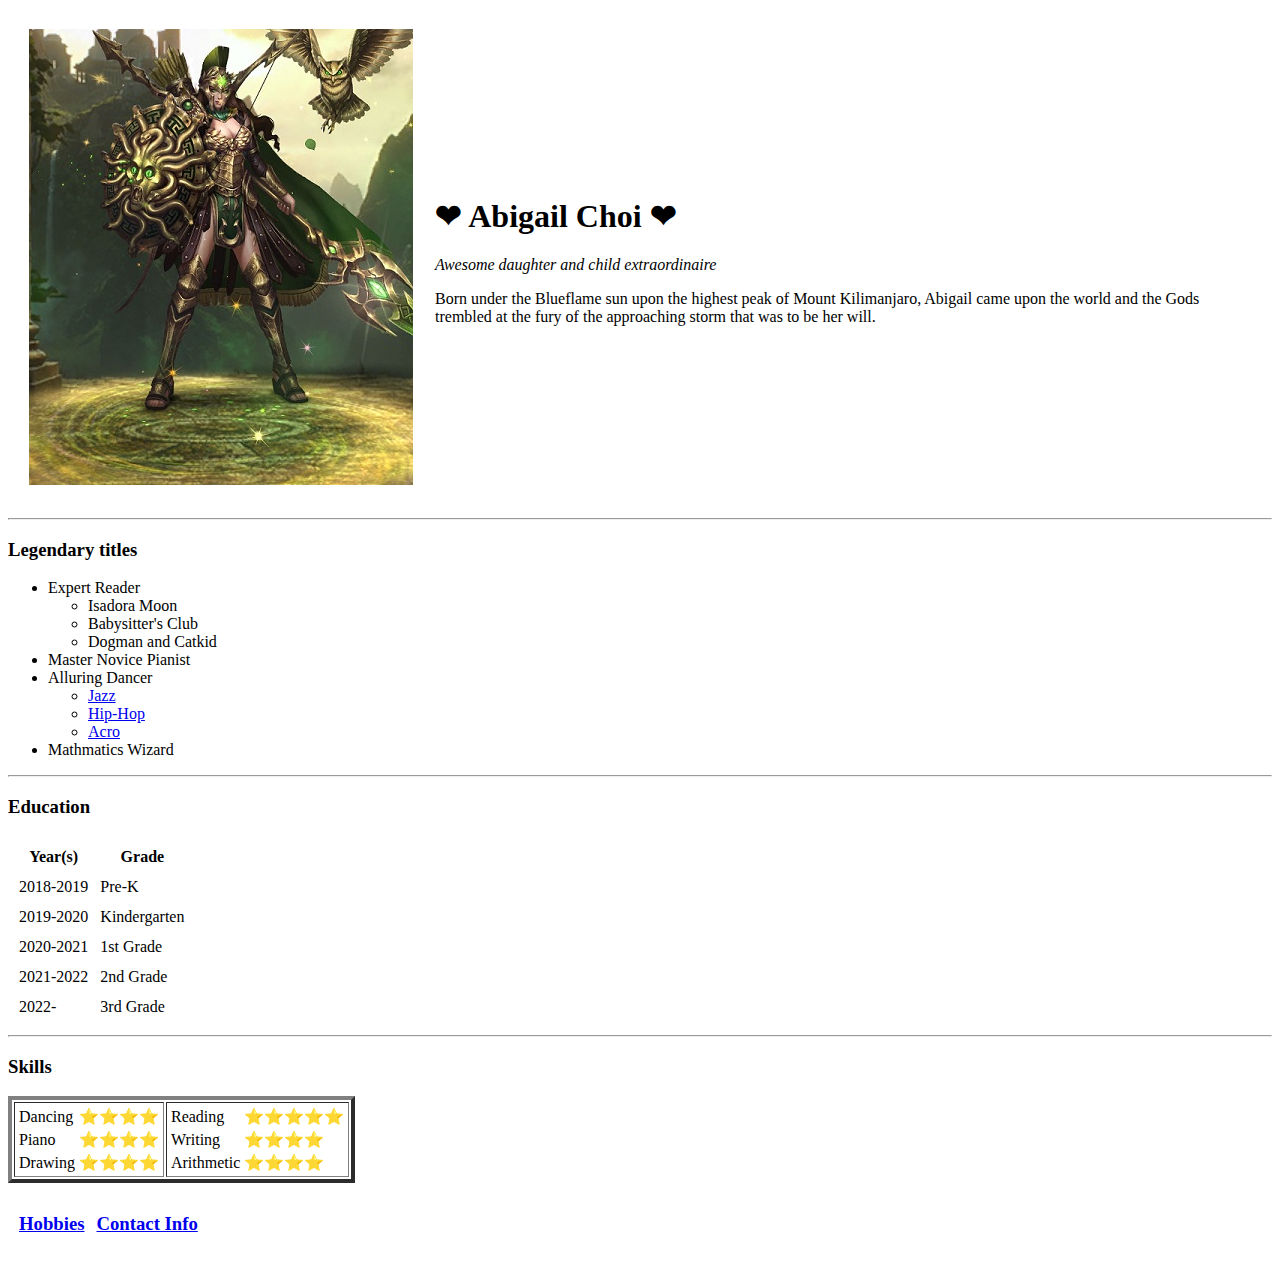
==== index.html @ 79aaf0fd "Add files via upload" ====
<!DOCTYPE html>
<html>
  <head>
    <meta charset="utf-8">
	<title>Abigail's Website</title>
  </head>
  <body>
    <table cellspacing="20">
	  <tr>
	    <td><img src="warrior1.jpg" alt="Rendered portrait of Abigail"></td>
		<td><h1>❤ Abigail Choi ❤</h1>
			<p><em>Awesome daughter and child extraordinaire</em></p>
			<p>Born under the Blueflame sun upon the highest peak of Mount Kilimanjaro, Abigail came upon the world and the Gods trembled at the fury of the approaching storm that was to be her will.</p></td>
	  </tr>
	 </table>
	<hr>
	<h3>Legendary titles</h3>
	<ul>
	  <li>Expert Reader
	    <ul>
		  <li>Isadora Moon</li>
		  <li>Babysitter's Club</li>
		  <li>Dogman and Catkid</li>
		</ul>
	  </li>
	  <li>Master Novice Pianist</li>
	  <li>Alluring Dancer
        <ul>
          <li><a href="https://www.dc-dancecenter.net/">Jazz</a></li>
		  <li><a href="https://www.dc-dancecenter.net/">Hip-Hop</a></li>
		  <li><a href="https://www.dc-dancecenter.net/">Acro</a></li>
		</ul>
	  </li>
	  <li>Mathmatics Wizard</li>
	</ul>
	
	<hr>
	<h3>Education</h3>
	<table cellspacing="10">
	  <thead>
	    <th>Year(s)</th>
		<th>Grade</th>
	  </thead>
	  <tbody>
	    <tr>
		  <td>2018-2019</td>
		  <td>Pre-K</td>
		</tr>
		<tr>
		  <td>2019-2020</td>
		  <td>Kindergarten</td>
		</tr>
		<tr>
		  <td>2020-2021</td>
		  <td>1st Grade</td>
		</tr>
		<tr>
		  <td>2021-2022</td>
		  <td>2nd Grade</td>
		</tr>
		<tr>
		  <td>2022-</td>
		  <td>3rd Grade</td>
		</tr>
	  </tbody>
	</table>
	<hr>
	<h3>Skills</h3>
	<table border="4">
	  <tr>
		<td>
		  <table>
			<tr>
			  <td>Dancing</td>
			  <td>⭐⭐⭐⭐</td>
			</tr>
			<tr>
			  <td>Piano</td>
			  <td>⭐⭐⭐⭐</td>
			</tr>
			<tr>
			  <td>Drawing</td>
			  <td>⭐⭐⭐⭐</td>
			</tr>
		  </table>
		</td>
		<td>
		  <table>
			<tr>
			  <td>Reading</td>
			  <td>⭐⭐⭐⭐⭐</td>
			</tr>
			<tr>
			  <td>Writing</td>
			  <td>⭐⭐⭐⭐</td>
			</tr>
			<tr>
			  <td>Arithmetic</td>
			  <td>⭐⭐⭐⭐</td>
			</tr>
		  </table>
		</td>
	  </tr>
	</table>
	<table cellspacing="10">
	  <tr>
		<td><h3><a href="hobbies.html">Hobbies</a></h3></td>
		<td><h3><a href="contact_info.html">Contact Info</a></h3></td>
	  </td>
	</table>
  </body>
</html>
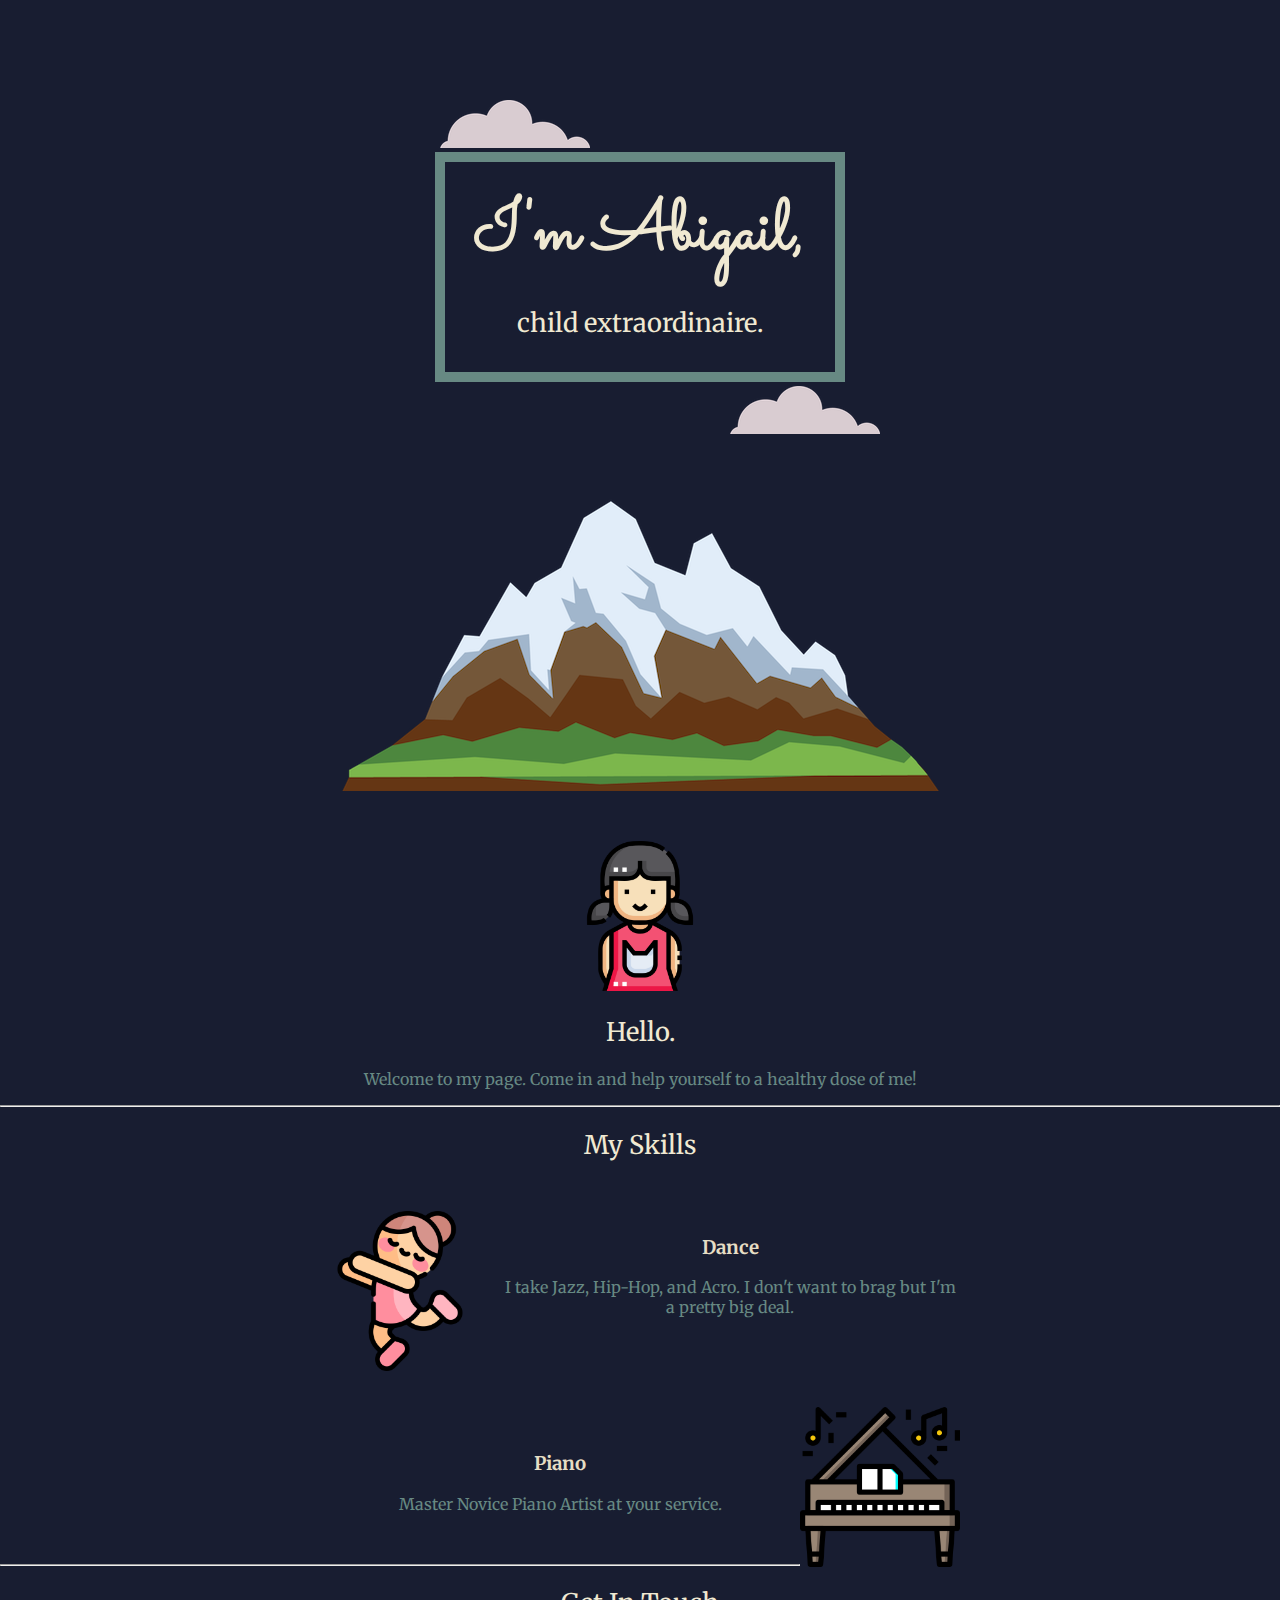
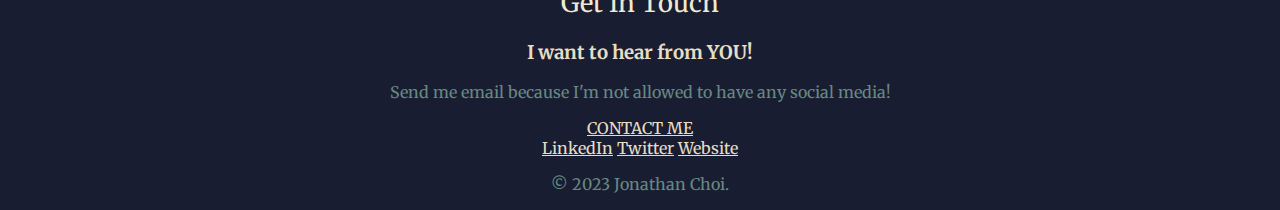
==== commit f1ce2605: "re-vamped abigail's page" ====
--- a/index.html
+++ b/index.html
@@ -1,112 +1,58 @@
 <!DOCTYPE html>
 <html>
-  <head>
-    <meta charset="utf-8">
-	<title>Abigail's Website</title>
-  </head>
-  <body>
-    <table cellspacing="20">
-	  <tr>
-	    <td><img src="warrior1.jpg" alt="Rendered portrait of Abigail"></td>
-		<td><h1>❤ Abigail Choi ❤</h1>
-			<p><em>Awesome daughter and child extraordinaire</em></p>
-			<p>Born under the Blueflame sun upon the highest peak of Mount Kilimanjaro, Abigail came upon the world and the Gods trembled at the fury of the approaching storm that was to be her will.</p></td>
-	  </tr>
-	 </table>
-	<hr>
-	<h3>Legendary titles</h3>
-	<ul>
-	  <li>Expert Reader
-	    <ul>
-		  <li>Isadora Moon</li>
-		  <li>Babysitter's Club</li>
-		  <li>Dogman and Catkid</li>
-		</ul>
-	  </li>
-	  <li>Master Novice Pianist</li>
-	  <li>Alluring Dancer
-        <ul>
-          <li><a href="https://www.dc-dancecenter.net/">Jazz</a></li>
-		  <li><a href="https://www.dc-dancecenter.net/">Hip-Hop</a></li>
-		  <li><a href="https://www.dc-dancecenter.net/">Acro</a></li>
-		</ul>
-	  </li>
-	  <li>Mathmatics Wizard</li>
-	</ul>
-	
-	<hr>
-	<h3>Education</h3>
-	<table cellspacing="10">
-	  <thead>
-	    <th>Year(s)</th>
-		<th>Grade</th>
-	  </thead>
-	  <tbody>
-	    <tr>
-		  <td>2018-2019</td>
-		  <td>Pre-K</td>
-		</tr>
-		<tr>
-		  <td>2019-2020</td>
-		  <td>Kindergarten</td>
-		</tr>
-		<tr>
-		  <td>2020-2021</td>
-		  <td>1st Grade</td>
-		</tr>
-		<tr>
-		  <td>2021-2022</td>
-		  <td>2nd Grade</td>
-		</tr>
-		<tr>
-		  <td>2022-</td>
-		  <td>3rd Grade</td>
-		</tr>
-	  </tbody>
-	</table>
-	<hr>
-	<h3>Skills</h3>
-	<table border="4">
-	  <tr>
-		<td>
-		  <table>
-			<tr>
-			  <td>Dancing</td>
-			  <td>⭐⭐⭐⭐</td>
-			</tr>
-			<tr>
-			  <td>Piano</td>
-			  <td>⭐⭐⭐⭐</td>
-			</tr>
-			<tr>
-			  <td>Drawing</td>
-			  <td>⭐⭐⭐⭐</td>
-			</tr>
-		  </table>
-		</td>
-		<td>
-		  <table>
-			<tr>
-			  <td>Reading</td>
-			  <td>⭐⭐⭐⭐⭐</td>
-			</tr>
-			<tr>
-			  <td>Writing</td>
-			  <td>⭐⭐⭐⭐</td>
-			</tr>
-			<tr>
-			  <td>Arithmetic</td>
-			  <td>⭐⭐⭐⭐</td>
-			</tr>
-		  </table>
-		</td>
-	  </tr>
-	</table>
-	<table cellspacing="10">
-	  <tr>
-		<td><h3><a href="hobbies.html">Hobbies</a></h3></td>
-		<td><h3><a href="contact_info.html">Contact Info</a></h3></td>
-	  </td>
-	</table>
-  </body>
+	<head>
+		<meta charset="utf-8">
+		<title>Jonathan's Website</title>
+		<link rel="stylesheet" href="css/styles.css">
+		<link rel="icon" href="favicon.ico">
+		<link rel="preconnect" href="https://fonts.googleapis.com">
+		<link rel="preconnect" href="https://fonts.gstatic.com" crossorigin>
+		<link href="https://fonts.googleapis.com/css2?family=Merriweather&family=Sacramento&display=swap" rel="stylesheet"> 
+	</head>
+	<body>
+		<img id="top_cloud" src="images/cloud.png" alt="cloud img"> 
+		<div class="top_container">
+			<h1>I'm Abigail,</h1>
+			<h2>child extraordinaire.</h2>
+		</div>
+		<img id="bottom_cloud" src="images/cloud.png" alt="cloud img">
+		<img id="mountain_img" src="images/mountain.png" alt="mountain img">
+		<div class="middle_container">
+			<div class="profile">
+				<img id="profile" src="images/profile_icon.png" alt="profile icon">
+				<h2>Hello.</h2>
+				<p>Welcome to my page.  Come in and help yourself to a healthy dose of me!</p>
+			</div>
+			<hr>
+			<div class="skills">
+				<h2>My Skills</h2>
+				<div class="skill_row">
+					<img  class="icon_imgs" id="dancing_img" src="images/dancing.png" alt="little girl dancing icon">
+					<h3 id="first_skill">Dance</h3>
+					<p>I take Jazz, Hip-Hop, and Acro.  I don't want to brag but I'm a pretty big deal.</p>
+				</div>
+				<div class="skill_row">
+					<img class="icon_imgs" id="piano_img" src="images/piano.png" alt="piano icon">
+					<h3 id="second_skill">Piano</h3>
+					<p>Master Novice Piano Artist at your service.</p>
+				</div>
+			</div>
+			<hr class="horizontal_line">
+			<div class="contact_me">
+				<h2>Get In Touch</h2>
+				<h3>I want to hear from YOU!</h3>
+				<p>Send me email because I'm not allowed to have any social media!</p>
+				<a class="btn" href="mailto:name@email.com">CONTACT ME</a>
+			</div>
+		</div>
+
+
+		<div class="bottom_container">
+			<a class="footer_link" href="https://www.linkedin.com/">LinkedIn</a>
+			<a class="footer_link" href="https://twitter.com/">Twitter</a>
+			<a class="footer_link" href="https://www.appbrewery.co/">Website</a>
+			<p>© 2023 Jonathan Choi.</p>
+		</div>
+
+	</body>
 </html>--- a/css/styles.css
+++ b/css/styles.css
@@ -0,0 +1,112 @@
+
+
+body {
+	background-color: #181D31;
+	color: #678983;
+	font-family: merriweather, serif;
+	margin: 0px;
+	text-align: center;  /* used to center the whole body */
+}
+
+div {
+	
+}
+
+h1 {
+	color: #F0E9D2;
+	font-family: sacramento, serif;
+	font-size: 4.45rem;  /* 1em == 16px, "em" is dynamic - it changes should a user increase/decrease the browser font size, "rem" is when the "root" font size is used not one that is previously or later declared in your code */
+	margin: 0px;
+}
+
+h2 {
+	color: #F0E9D2;
+	font-size: 1.6rem;
+	font-weight: normal;
+}
+
+h3,
+a {
+	color: #E6DDC4;
+}
+
+/************************************Class Separators**********************************/
+
+.top_container {
+	border-color: #678983;
+	border-style: solid;
+	border-width: 10px;
+	height: 170px;
+	width: 350px;
+	margin: 0 auto;   /*  used to center */
+	padding: 20px;
+}
+
+.middle_container {
+	
+}
+
+.bottom_container {
+
+}
+
+.skill_row {
+	margin: 50px auto;
+	width: 50%;
+}
+
+.icon_imgs {
+
+}
+
+.horizontal_line {
+	margin-top: 30px;
+}
+
+/*************************************ID Separators************************************/
+
+#top_cloud {
+	padding-top: 100px;
+	position: relative;
+	right: 125px;
+}
+
+#bottom_cloud {
+	position: relative;
+	top: 4px;
+	left: 165px;
+}
+
+#mountain_img {
+	display: block;
+	margin: 0 auto;
+	position: relative;
+}
+
+#profile {
+	height: 150px;
+	width: 150px;
+	margin-top: 50px;
+}
+
+#dancing_img {
+	float: left;
+	padding-right: 20px;
+	width:25%;
+
+}
+
+#piano_img {
+	float:right;
+	padding-top: 40px;
+	width: 25%;
+	
+}
+
+#first_skill {
+	padding-top: 25px;
+}
+
+#second_skill {
+	padding-top: 85px;
+}